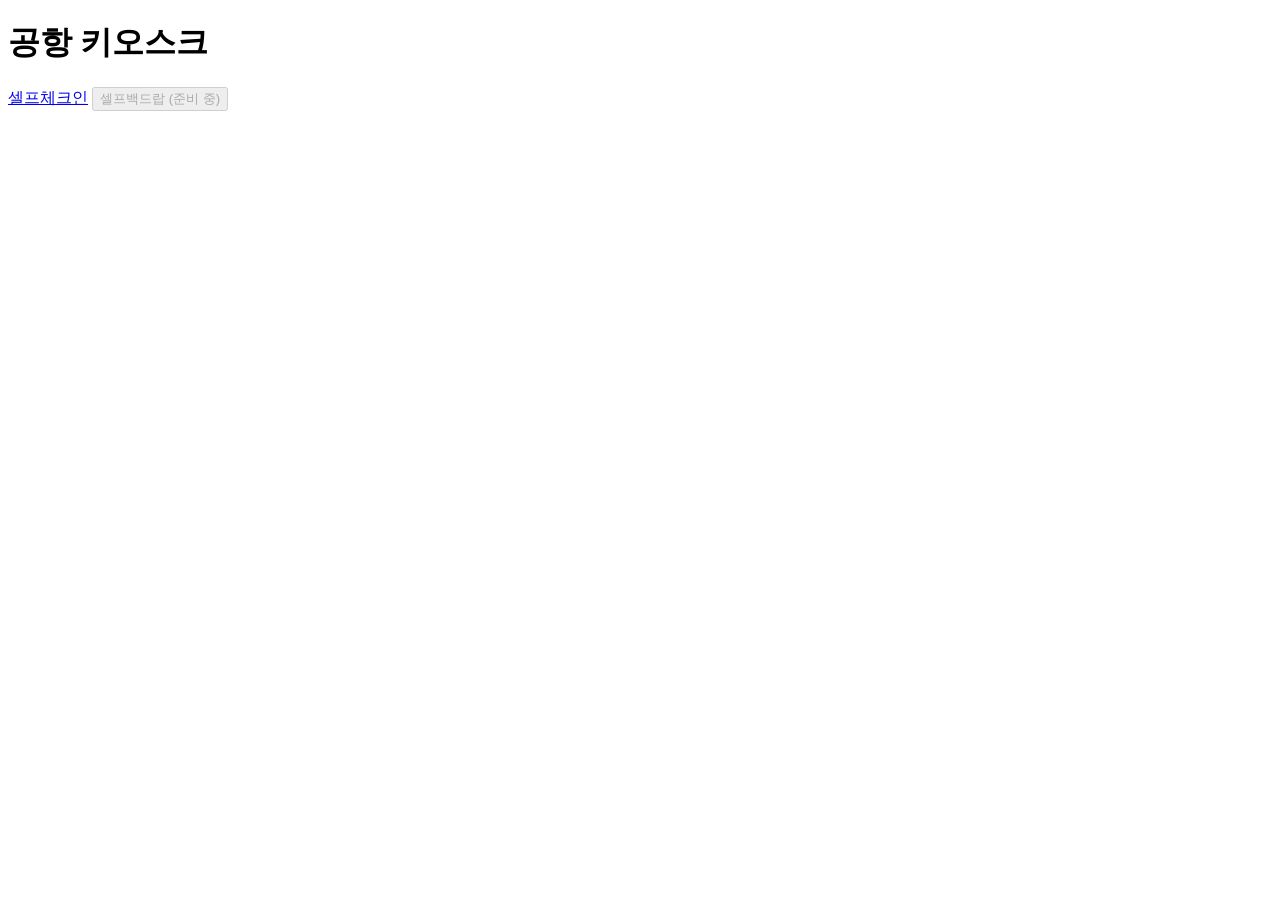
==== src/main/resources/static/index.html @ 0a9ceac0 "feat(checkin): 시작 화면과 예약 조회 화면 추가 - 예약번호와 성으로 조회해 예약 정보를 보여 주고, 오류는 서버 문구를 화면 상단에 표시 - 요청 중 버튼을 비활성화" ====
<!DOCTYPE html>
<html lang="ko">
<head>
    <meta charset="UTF-8">
    <title>공항 키오스크</title>
    <link rel="stylesheet" href="/css/style.css">
</head>
<body>
    <h1>공항 키오스크</h1>
    <a class="button" href="/checkin/lookup.html">셀프체크인</a>
    <button type="button" disabled>셀프백드랍 (준비 중)</button>
</body>
</html>
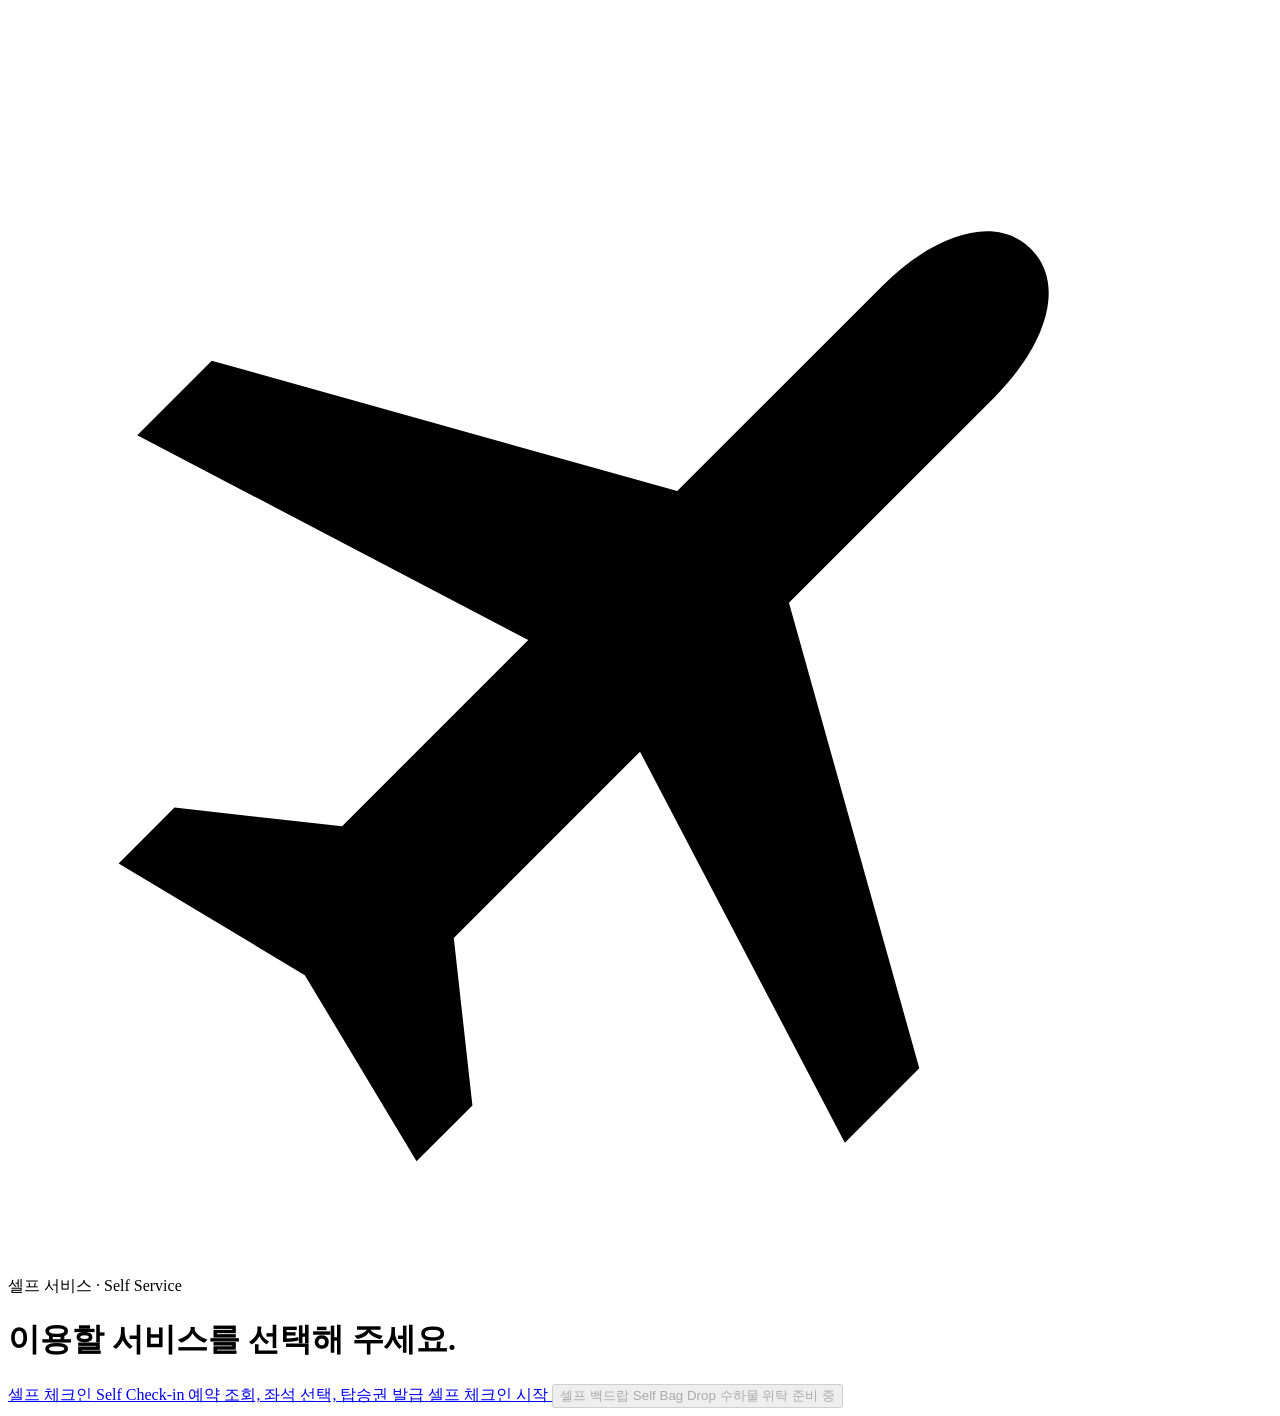
==== commit e43516a9: "feat(app): 가로형 키오스크 공통 디자인 적용 - 흰 바탕 중심에 대표 색(더스티 블루)은 버튼·현재 단계·아이콘에만 쓰고, 조회 화면은 왼쪽 입력·오른쪽 안내(또는 예약 " ====
--- a/src/main/resources/static/index.html
+++ b/src/main/resources/static/index.html
@@ -2,12 +2,43 @@
 <html lang="ko">
 <head>
     <meta charset="UTF-8">
+    <meta name="viewport" content="width=device-width, initial-scale=1">
     <title>공항 키오스크</title>
+    <link rel="icon" href="/favicon.svg" type="image/svg+xml">
     <link rel="stylesheet" href="/css/style.css">
 </head>
 <body>
-    <h1>공항 키오스크</h1>
-    <a class="button" href="/checkin/lookup.html">셀프체크인</a>
-    <button type="button" disabled>셀프백드랍 (준비 중)</button>
+    <header class="top">
+        <div class="wrap">
+            <span class="logo">
+                <svg viewBox="0 0 48 48" aria-hidden="true"><path fill="currentColor" transform="rotate(45 24 24)" d="M24 3c1.9 0 3 2.2 3 5v11l16 9v4l-16-5v10l5 4v3l-8-2-8 2v-3l5-4V27l-16 5v-4l16-9V8c0-2.8 1.1-5 3-5z"/></svg>
+                <span class="logo-ko">셀프 서비스</span>
+                <span class="logo-dot">·</span>
+                <span class="logo-en">Self Service</span>
+            </span>
+        </div>
+    </header>
+
+    <main class="wrap">
+        <h1>이용할 서비스를 선택해 주세요.</h1>
+        <nav class="services">
+            <a class="service" href="/checkin/lookup.html">
+                <span>
+                    <span class="service-name">셀프 체크인</span>
+                    <span class="service-en">Self Check-in</span>
+                    <span class="service-desc">예약 조회, 좌석 선택, 탑승권 발급</span>
+                </span>
+                <span class="button">셀프 체크인 시작</span>
+            </a>
+            <button class="service" type="button" disabled>
+                <span>
+                    <span class="service-name">셀프 백드랍</span>
+                    <span class="service-en">Self Bag Drop</span>
+                    <span class="service-desc">수하물 위탁</span>
+                </span>
+                <span class="badge">준비 중</span>
+            </button>
+        </nav>
+    </main>
 </body>
 </html>
